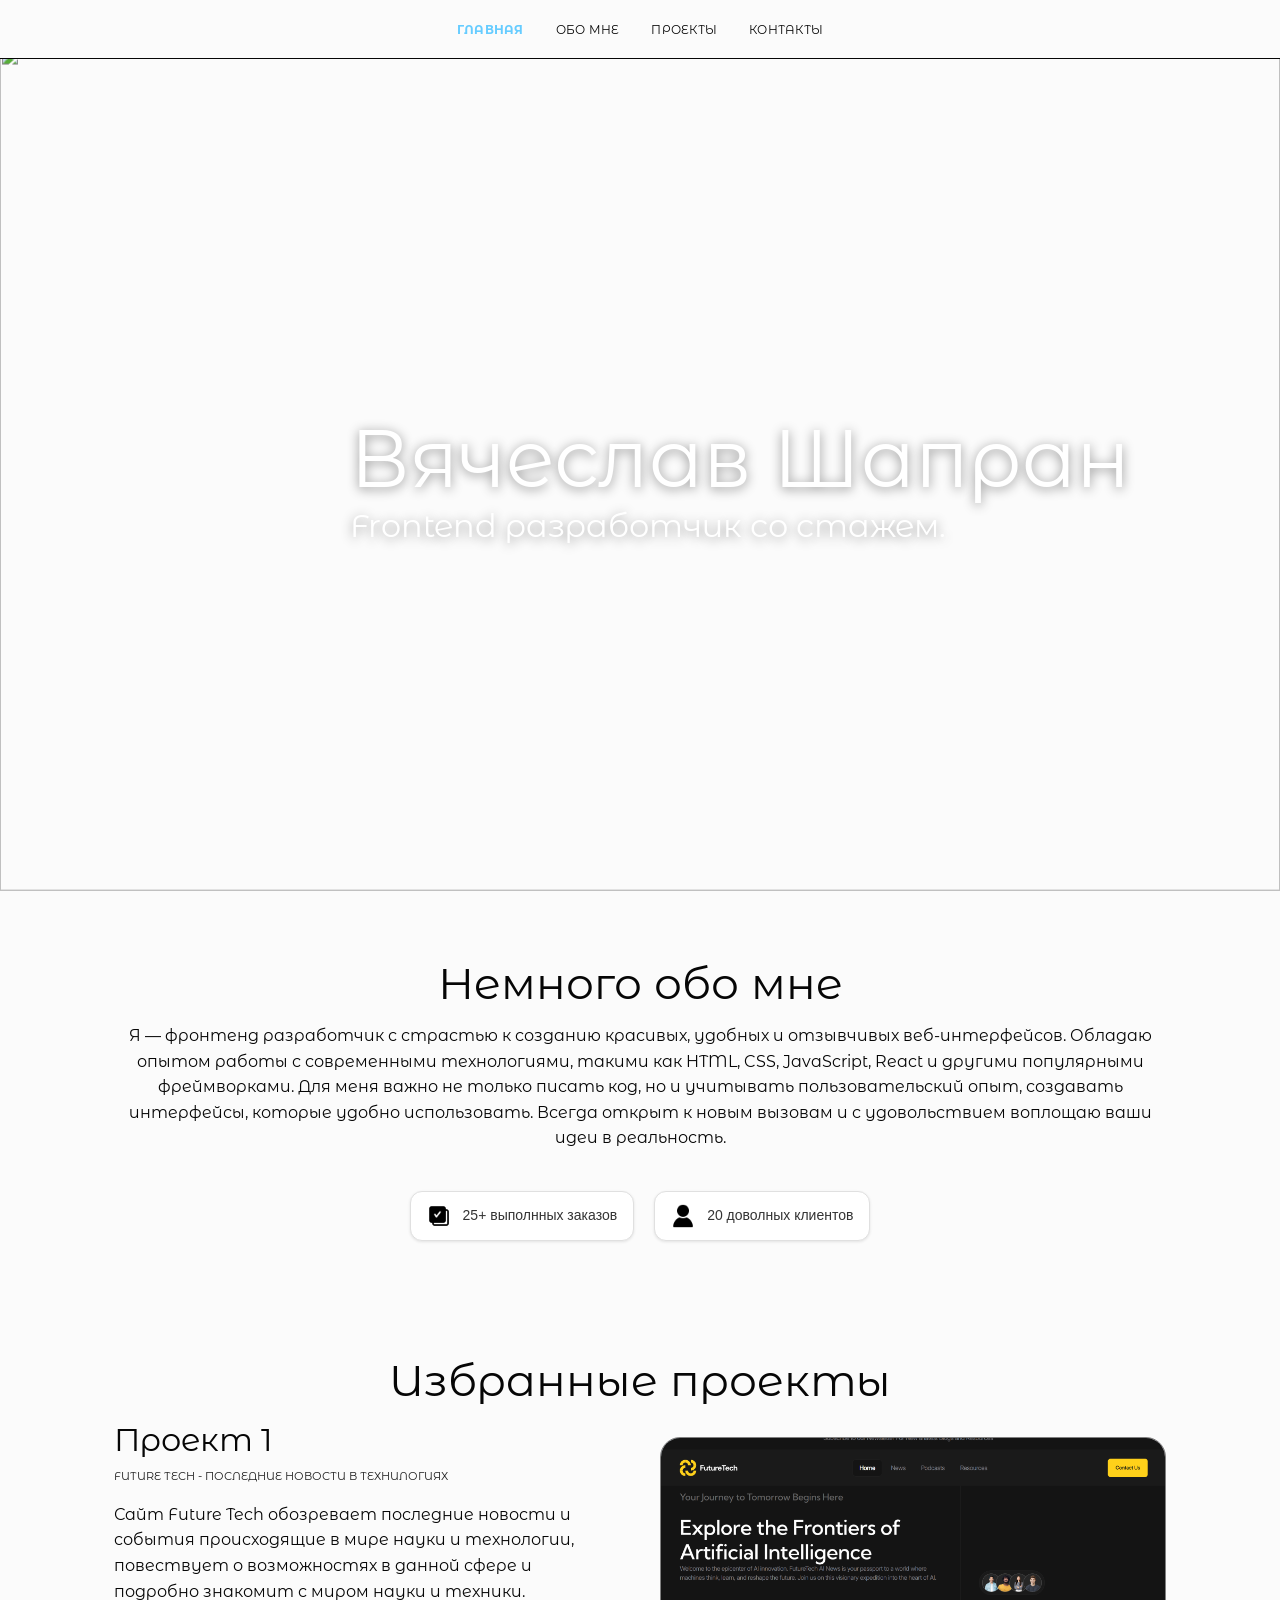
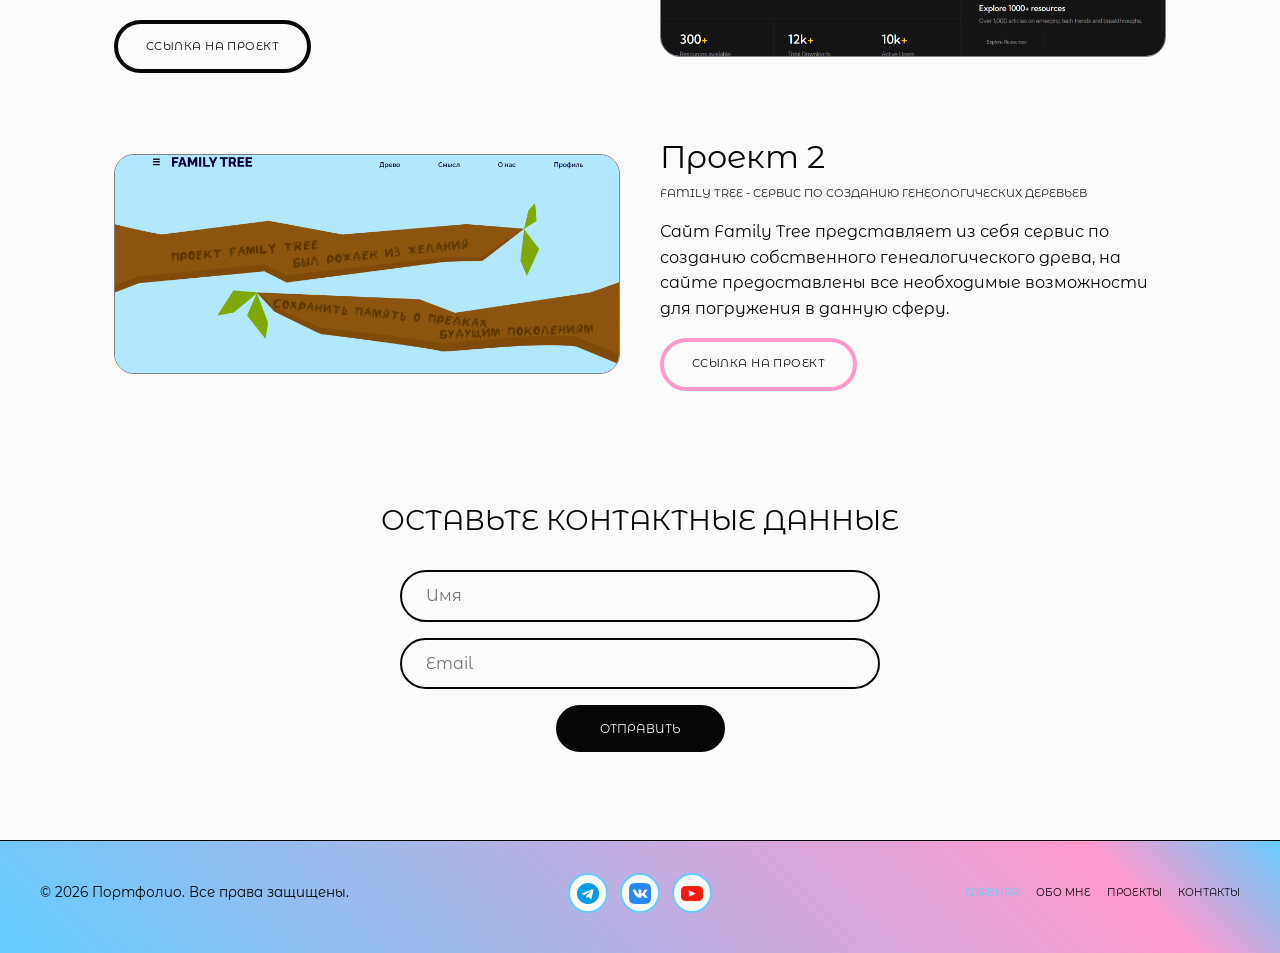
==== index.html @ 0a677010 "123 123" ====
<!DOCTYPE html>
<html lang="ru">
  <head>
    <meta charset="UTF-8" />
    <meta name="viewport" content="width=device-width, initial-scale=1.0" />
    <title>Портфолио — Главная</title>
    <link rel="stylesheet" href="css/styles.css" />
  </head>
  <body class="has-fixed-header">
    <header class="site-header">
      <div class="site-header__inner">
        <nav aria-label="Основная навигация">
          <ul class="nav-main">
            <li><a href="index.html" class="is-active">Главная</a></li>
            <li><a href="skills.html">Обо мне</a></li>
            <li><a href="projects.html">Проекты</a></li>
            <li><a href="contacts.html">Контакты</a></li>
          </ul>
        </nav>
      </div>
    </header>

    <main>
      <section class="hero-full">
        <div class="hero-box hero-box--home">
          <div class="hero-parallax" aria-hidden="true">
            <img id="heroMe" src="images/me.png" alt="" />
          </div>
          <h1 class="hero-overlay-text"><span class="hero-overlay-text-add">Вячеслав Шапран</span> Frontend разработчик со стажем.</h1>
        </div>
      </section>

      <section class="section">
        <div class="wrap text-center">
          <h1>Немного обо мне</h1>
          <p>
            Я — фронтенд разработчик с страстью к созданию красивых, удобных и отзывчивых веб-интерфейсов.
            Обладаю опытом работы с современными технологиями, такими как HTML, CSS, JavaScript, React и другими популярными фреймворками.
            Для меня важно не только писать код, но и учитывать пользовательский опыт, создавать интерфейсы, которые удобно использовать.
            Всегда открыт к новым вызовам и с удовольствием воплощаю ваши идеи в реальность.
          </p>
        </div>

        <div class="alert-wrapper">
          <div class="alert-box">
            <img class="alert-icon" src="images/check.png" alt="check" />
            <div class="alert-text">25+ выполнных заказов</div>
          </div>
          <div class="alert-box">
            <img class="alert-icon" src="images/human.png" alt="human" />
            <div class="alert-text">20 доволных клиентов</div>
          </div>
        </div>
      </section>
              
      <section class="section" id="projects">
        <div class="wrap text-center">
          <h1>Избранные проекты</h1>
        </div>
        <div class="wrap">
          <div class="project-row">
            
            <div class="project-row__text">
            
              <h2>Проект 1</h2>
              <p class="project-row__subtitle">Future Tech - последние новости в технилогиях</p>
              <p>
                Сайт Future Tech обозревает последние новости и события происходящие в мире науки и технологии, повествует о возможностях в данной сфере и подробно знакомит с миром науки и техники.
              </p>
              <a class="btn-pill" href="project-1.html">ссылка на проект</a>
            </div>
            <div class="project-row__preview">
              <div class="preview-box">
                <img src="images/example_1.png" alt="Превью проекта 1" />
              </div>
            </div>
          </div>

          <div class="project-row project-row--reverse">
            <div class="project-row__text">
              <h2>Проект 2</h2>
              <p class="project-row__subtitle">Family Tree - Сервис по созданию генеологических деревьев</p>
              <p>
                Сайт Family Tree представляет из себя сервис по созданию собственного генеалогического древа, на сайте предоставлены все необходимые возможности для погружения в данную сферу.
              </p>
              <a class="btn-pill btn-pill--accent" href="project-2.html">ссылка на проект</a>
            </div>
            <div class="project-row__preview">
              <div class="preview-box">
                <img src="images/example_2.png" alt="Превью проекта 2" />
              </div>
            </div>
          </div>
        </div>
      </section>

      <section class="section" id="contact">
        <div class="wrap">
          <h2 class="contact-block__title">Оставьте контактные данные</h2>
          <form class="form-inline" action="#" method="post">
            <label class="visually-hidden" for="name">Имя</label>
            <input class="input-pill" id="name" name="name" type="text" placeholder="Имя" autocomplete="name" />
            <label class="visually-hidden" for="email">Email</label>
            <input class="input-pill" id="email" name="email" type="email" placeholder="Email" autocomplete="email" />
            <button class="btn-submit" type="submit">Отправить</button>
          </form>
        </div>
      </section>
    </main>

    <footer class="site-footer">
      <div class="site-footer__inner">
        <div class="footer-left">
          <span>© 2026 Портфолио. Все права защищены.</span>
        </div>
        <div class="footer-center">
          <a class="social-circle" href="#" aria-label="Telegram">
            <img src="images/tg.png" alt="TG" />
          </a>
          <a class="social-circle" href="#" aria-label="VK">
            <img src="images/vk.png" alt="VK" />
          </a>
          <a class="social-circle" href="#" aria-label="YouTube">
            <img src="images/youtube.png" alt="YouTube" />
          </a>
        </div>
        <nav class="footer-right" aria-label="Подвал">
          <a href="index.html" class="is-active">Главная</a>
          <a href="skills.html">Обо мне</a>
          <a href="projects.html">Проекты</a>
          <a href="contacts.html">Контакты</a>
        </nav>
      </div>
    </footer>

    <script>
      (function () {
        var el = document.getElementById("heroMe");
        if (!el) return;
        var prefersReduced =
          window.matchMedia && window.matchMedia("(prefers-reduced-motion: reduce)").matches;
        if (prefersReduced) return;
        var speed = 0.25;

        function update() {
          var rect = el.getBoundingClientRect();
          var center = (window.innerHeight || document.documentElement.clientHeight) / 2;
          var dist = rect.top + rect.height / 2 - center;
          el.style.transform = "translate3d(0," + -dist * speed + "px,0)";
        }

        update();
        window.addEventListener("scroll", update, { passive: true });
        window.addEventListener("resize", update);
      })();
    </script>
  </body>
</html>
---- css/styles.css ----
/* Portfolio — общие стили по макетам */
@import url("https://fonts.googleapis.com/css2?family=Montserrat+Alternates:wght@400;500;600;700&display=swap");

:root {
  --bg: #fbfbfb;
  --gr: gray;
  --text: #060606;
  --accent-1: #66ccff;
  --accent-2: #ff99cc;
  --border-thick: 4px solid var(--text);
  --border-thick-2: 1px solid var(--gr);
  --font-body: "Montserrat Alternates", system-ui, sans-serif;
  --font-display: "Montserrat Alternates", system-ui, sans-serif;
}

*,
*::before,
*::after {
  box-sizing: border-box;
}

html {
  scroll-behavior: smooth;
}

body {
  margin: 0;
  min-height: 100vh;
  font-family: var(--font-body);
  font-weight: 400;
  font-size: 1rem;
  line-height: 1.6;
  color: var(--text);
  background: var(--bg);
}

img {
  max-width: 100%;
  height: auto;
  display: block;
}

a {
  color: inherit;
  text-decoration: none;
}

a:hover {
  color: var(--accent-1);
}

/* ——— Типографика ——— */
h1,
h2,
h3,
h4,
.font-display {
  font-family: var(--font-display);
  font-weight: 400;
  line-height: 1.25;
  margin: 0 0 0.75rem;
}

h1 {
  font-size: clamp(1.75rem, 4vw, 2.75rem);
}

h2 {
  font-size: clamp(1.35rem, 3vw, 2rem);
}

h3 {
  font-size: clamp(1rem, 2vw, 1.25rem);
}

p {
  margin: 0 0 1rem;
}

/* ——— Шапка ——— */
.site-header {
  position: fixed;
  top: 0;
  left: 0;
  right: 0;
  z-index: 100;
  background: var(--bg);
  border-bottom: 1px solid var(--text);
}

.site-header__inner {
  max-width: 1200px;
  margin: 0 auto;
  padding: 1rem 1.5rem;
  display: flex;
  justify-content: center;
  align-items: center;
}

.nav-main {
  display: flex;
  flex-wrap: wrap;
  gap: 2rem;
  justify-content: center;
  list-style: none;
  margin: 0;
  padding: 0;
}

.nav-main a {
  font-family: var(--font-display);
  font-size: 0.75rem;
  letter-spacing: 0.02em;
  text-transform: uppercase;
}

.nav-main a.is-active {
  font-weight: 700;
  color: var(--accent-1);
}

/* отступ под фиксированную шапку */
body.has-fixed-header {
  padding-top: 56px;
}

.visually-hidden {
  position: absolute;
  width: 1px;
  height: 1px;
  padding: 0;
  margin: -1px;
  overflow: hidden;
  clip: rect(0, 0, 0, 0);
  white-space: nowrap;
  border: 0;
}

/* ——— Контейнеры ——— */
.wrap {
  max-width: 1100px;
  margin: 0 auto;
  padding: 0 1.5rem;
}

.section {
  padding: 3.5rem 0;
}

.hero-full {
  padding: 0;
}

.section--tight {
  padding-top: 2rem;
}

.section--tight-bott {
  padding-bottom: 0rem;
}

.text-center {
  text-align: center;
}

/* ——— Кнопки ——— */
.btn-pill {
  display: inline-flex;
  align-items: center;
  justify-content: center;
  font-family: var(--font-display);
  font-size: 0.7rem;
  text-transform: uppercase;
  letter-spacing: 0.04em;
  padding: 0.85rem 1.75rem;
  border-radius: 999px;
  border: var(--border-thick);
  background: var(--bg);
  color: var(--text);
  cursor: pointer;
  transition: background 0.2s, color 0.2s, border-color 0.2s;
}

.btn-pill:hover {
  background: var(--accent-1);
  border-color: var(--accent-1);
  color: var(--text);
}

.btn-pill--accent {
  border-color: var(--accent-2);
}

.btn-pill--accent:hover {
  background: var(--accent-2);
  border-color: var(--accent-2);
}

/* ——— Hero с рамкой ——— */
.hero-box {
  border: var(--border-thick);
  min-height: 280px;
  display: flex;
  align-items: center;
  justify-content: center;
  padding: 2rem;
  margin: 0 auto;
  max-width: 900px;
  position: relative;
  overflow: hidden;
}

.hero-box--home {
  border: 0;
  padding: 0;
  margin: 0;
  max-width: none;
  min-height: calc(100vh - 56px);
}

.hero-box--accent {
  border-color: var(--accent-1);
  box-shadow: 8px 8px 0 var(--accent-2);
  animation: heroAccent 5s ease-in-out infinite;
}

@keyframes heroAccent {
  0%,
  100% {
    box-shadow: 8px 8px 0 var(--accent-2);
    border-color: var(--accent-1);
  }
  50% {
    box-shadow: 8px 8px 0 var(--accent-1);
    border-color: var(--accent-2);
  }
}

@media (prefers-reduced-motion: reduce) {
  .hero-box--accent {
    animation: none;
  }
}

.hero-box p {
  font-family: var(--font-display);
  font-size: clamp(0.85rem, 2vw, 1rem);
  text-align: center;
  margin: 0;
}

.hero-parallax {
  position: absolute;
  inset: 0;
  z-index: 0;
}

.hero-parallax img {
  width: 100%;
  height: 100%;
  object-fit: cover;
  transform: translate3d(0, 0, 0);
  will-change: transform;
}

.hero-me-title {
  position: relative;
  z-index: 1;
  font-family: var(--font-display);
  text-transform: lowercase;
  margin: 0;
}

.hero-overlay-text {
  position: absolute;
  right: 3rem;
  top: 50%;
  transform: translateY(-50%);
  z-index: 2;
  margin: 0;
  padding: 0;
  max-width: 42ch;
  color: #ffffff;
  font-family: var(--font-display);
  text-transform: none;
  font-size: clamp(1.1rem, 3vw, 2rem);
  line-height: 1.2;
  text-shadow: 0 2px 12px rgba(0, 0, 0, 0.45);
}
.hero-overlay-text-add {
  font-size: clamp(5rem, 3vw, 3rem);
}


/* ——— Сетка проектов (главная) ——— */
.project-row {
  display: grid;
  grid-template-columns: 1fr 1fr;
  gap: 2.5rem;
  align-items: center;
  margin-bottom: 4rem;
}

.project-row:last-child {
  margin-bottom: 0;
}

.project-row--reverse .project-row__text {
  order: 2;
}

.project-row--reverse .project-row__preview {
  order: 1;
}

.project-row__text h2 {
  margin-bottom: 0.5rem;
}

.project-row__subtitle {
  font-family: var(--font-display);
  font-size: 0.7rem;
  text-transform: uppercase;
  margin-bottom: 1rem;
  opacity: 0.9;
}

.preview-box {
  border: var(--border-thick-2);
  min-height: 220px;
  display: flex;
  align-items: center;
  justify-content: center;
  padding: 1.5rem;
  background: linear-gradient(135deg, rgba(102, 204, 255, 0.12) 0%, rgba(255, 153, 204, 0.12) 100%);
  position: relative;
  overflow: hidden;
  border-radius: 1.25rem;
}

.preview-box-1 {
  min-height: 220px;
  display: flex;
  align-items: center;
  justify-content: center;
  padding: 1.5rem;
  background: linear-gradient(135deg, rgba(102, 204, 255, 0) 0%, rgba(255, 153, 204, 0) 100%);
  position: relative;
  overflow: hidden;
  border-radius: 1.25rem;
}

.preview-box img {
  position: absolute;
  inset: 0;
  width: 100%;
  height: 100%;
  object-fit: cover;
  transition: transform 0.25s ease;
}

.preview-box:hover img {
  transform: none;
}

.preview-box {
  transform-origin: center;
  transition: transform 0.25s ease;
}

.preview-box:hover {
  transform: scale(1.04);
  z-index: 3;
}

/* ——— Форма контактов (главная) ——— */
.contact-block__title {
  font-family: var(--font-display);
  font-size: clamp(1.25rem, 3vw, 1.75rem);
  text-align: center;
  margin-bottom: 2rem;
  text-transform: uppercase;
}

.projects-page-title {
  margin-bottom: 2rem;
  text-transform: uppercase;
}

.form-inline {
  display: flex;
  flex-direction: column;
  align-items: center;
  gap: 1rem;
  max-width: 480px;
  margin: 0 auto;
}

.input-pill {
  width: 100%;
  font-family: var(--font-body);
  font-size: 1rem;
  padding: 0.9rem 1.5rem;
  border-radius: 999px;
  border: 2px solid var(--text);
  background: var(--bg);
  color: var(--text);
}

.input-pill:focus {
  outline: none;
  border-color: var(--accent-1);
  box-shadow: 0 0 0 3px rgba(102, 204, 255, 0.35);
}

.btn-submit {
  font-family: var(--font-display);
  font-size: 0.75rem;
  padding: 0.75rem 2.5rem;
  border-radius: 999px;
  border: var(--border-thick);
  background: var(--text);
  color: var(--bg);
  cursor: pointer;
  text-transform: uppercase;
  transition: background 0.2s, color 0.2s;
}

.btn-submit:hover {
  background: var(--accent-2);
  color: var(--text);
  border-color: var(--accent-2);
}

/* ——— Футер ——— */
.site-footer {
  border-top: 1px solid var(--text);
  margin-top: 2rem;
  padding: 2rem 1.5rem 2.5rem;
}

.site-footer__inner {
  max-width: 1200px;
  margin: 0 auto;
  display: grid;
  grid-template-columns: 1fr auto 1fr;
  gap: 2rem;
  align-items: center;
}

.footer-left {
  display: flex;
  flex-wrap: wrap;
  gap: 1rem 1.5rem;
  font-size: 0.85rem;
}

.footer-center {
  display: flex;
  gap: 0.75rem;
  justify-content: center;
}

.social-circle {
  width: 40px;
  height: 40px;
  border-radius: 50%;
  border: 2px solid var(--accent-1);
  background: var(--bg);
  transition: background 0.2s, border-color 0.2s;
  display: inline-flex;
  align-items: center;
  justify-content: center;
}

.social-circle img {
  width: 60%;
  height: 60%;
  object-fit: contain;
}

.social-circle:nth-child(1):hover {
  background: var(--accent-1);
  border-color: var(--accent-1);
}

.social-circle:nth-child(2):hover {
  background: var(--accent-2);
  border-color: var(--accent-2);
}

.social-circle:nth-child(3):hover {
  background: var(--text);
  border-color: var(--text);
}

.footer-right {
  display: flex;
  flex-wrap: wrap;
  gap: 0.75rem 1rem;
  justify-content: flex-end;
  font-family: var(--font-display);
  font-size: 0.65rem;
  text-transform: uppercase;
}

.footer-right a.is-active {
  color: var(--accent-1);
}

@media (max-width: 768px) {
  .site-footer__inner {
    grid-template-columns: 1fr;
    text-align: center;
  }

  .footer-left,
  .footer-right {
    justify-content: center;
  }

  .project-row {
    grid-template-columns: 1fr;
  }

  .project-row--reverse .project-row__text,
  .project-row--reverse .project-row__preview {
    order: unset;
  }
}

/* ——— Страница навыков ——— */
.page-hero {
  text-align: center;
  padding: 2rem 0 3rem;
  max-width: 720px;
  margin: 0 auto;
}

.page-hero h1 {
  margin-bottom: 0.75rem;
  text-transform: uppercase;
}

.page-hero .lead {
  font-family: var(--font-display);
  font-size: 0.75rem;
  text-transform: uppercase;
  margin-bottom: 1rem;
  letter-spacing: 0.02em;
}

.skills-grid {
  display: grid;
  grid-template-columns: repeat(3, 1fr);
  gap: 3rem 2rem;
  justify-items: center;
  max-width: 1000px;
  margin: 0 auto;
}

.skills-grid__row2 {
  grid-column: 1 / -1;
  display: flex;
  flex-wrap: wrap;
  justify-content: center;
  gap: 3rem 2rem;
}

.skill-card {
  max-width: 280px;
  text-align: center;
}

.skill-card h3 {
  font-size: 0.85rem;
  margin-bottom: 1rem;
}

.skill-icon {
  width: 140px;
  height: 140px;
  margin: 0 auto 1.25rem;
  border: var(--border-thick);
  border-radius: 50%;
  display: flex;
  align-items: center;
  justify-content: center;
  padding: 0.75rem;
  background: var(--bg);
  opacity: 0.82;
  transition: transform 0.2s ease, opacity 0.2s ease;
}

.skill-icon--a1 {
  border-color: var(--accent-1);
}

.skill-icon--a2 {
  border-color: var(--accent-2);
}

.skill-icon__img {
  width: 68%;
  height: 68%;
  object-fit: contain;
}

.skill-card:hover .skill-icon,
.skill-card:focus-within .skill-icon {
  opacity: 1;
  transform: scale(1.04);
}

.skill-icon span {
  font-family: var(--font-display);
  font-size: 0.55rem;
  line-height: 1.3;
  text-align: center;
  text-transform: uppercase;
}

.skill-desc-title {
  font-family: var(--font-display);
  font-size: 0.6rem;
  text-transform: uppercase;
  margin-bottom: 0.5rem;
}

.skill-card p {
  font-size: 0.9rem;
  color: var(--text);
}

@media (max-width: 900px) {
  .skills-grid {
    grid-template-columns: 1fr 1fr;
  }

  .skills-grid__row2 {
    grid-column: auto;
    display: contents;
  }
}

@media (max-width: 560px) {
  .skills-grid {
    grid-template-columns: 1fr;
  }
}

/* ——— Страница проектов ——— */
.featured-project {
  display: grid;
  grid-template-columns: 1fr 1fr;
  gap: 2.5rem;
  align-items: start;
  margin-bottom: 4rem;
}

.featured-project h2 {
  font-family: var(--font-display);
  font-size: 0.85rem;
  margin-bottom: 0.5rem;
  text-transform: uppercase;
}

.featured-project .label {
  font-family: var(--font-display);
  font-size: 0.65rem;
  text-transform: uppercase;
  margin-bottom: 0.75rem;
}

.featured-project__actions {
  margin-top: 1.5rem;
}

.featured-preview {
  border: var(--border-thick-2);
  min-height: 280px;
  display: flex;
  align-items: center;
  justify-content: center;
  background: linear-gradient(160deg, rgba(102, 204, 255, 0.15), rgba(255, 153, 204, 0.15));
  position: relative;
  overflow: hidden;
  border-radius: 1.25rem;
}

.featured-preview img {
  position: absolute;
  inset: 0;
  width: 100%;
  height: 100%;
  object-fit: cover;
  transition: transform 0.25s ease;
}

.featured-preview:hover img {
  transform: none;
}

.featured-preview {
  transform-origin: center;
  transition: transform 0.25s ease;
}

.featured-preview:hover {
  transform: scale(1.02);
  z-index: 3;
}

.other-projects__title {
  text-align: center;
  margin-bottom: 2.5rem;
  text-transform: uppercase;
}

.projects-carousel {
  display: flex;
  gap: 1.25rem;
  overflow-x: auto;
  padding-bottom: 0.5rem;
  scroll-snap-type: x mandatory;
  -webkit-overflow-scrolling: touch;
}

.project-card {
  flex: 0 0 min(280px, 85vw);
  scroll-snap-align: start;
}

.project-card__img {
  border-radius: 1.25rem;
  border: 2px solid var(--text);
  min-height: 160px;
  display: flex;
  align-items: center;
  justify-content: center;
  position: relative;
  overflow: hidden;
  margin-bottom: 1rem;
  background: var(--bg);
}

.project-card__img img {
  position: absolute;
  inset: 0;
  width: 100%;
  height: 100%;
  object-fit: cover;
  transition: transform 0.25s ease;
}

.project-card__img:hover img {
  transform: none;
}

.project-card__img {
  transform-origin: center;
  transition: transform 0.25s ease;
}

.project-card__img:hover {
  transform: scale(1.05);
  z-index: 3;
}
.project-card__badge {
  position: absolute;
  bottom: 10px;
  right: 10px;
  width: 28px;
  height: 28px;
  border-radius: 50%;
  border: 2px solid var(--accent-2);
  background: var(--bg);
  display: inline-flex;
  align-items: center;
  justify-content: center;
  font-family: var(--font-display);
  color: var(--accent-2);
  font-size: 1rem;
  text-transform: none;
  z-index: 2;
}

.project-card h3 {
  font-size: 0.8rem;
  margin-bottom: 0.35rem;
}

.project-card .label {
  font-family: var(--font-display);
  font-size: 0.55rem;
  text-transform: uppercase;
  margin-bottom: 0.5rem;
}

.cta-github {
  text-align: center;
  padding: 3rem 0 1rem;
}

.cta-github a {
  font-family: var(--font-display);
  font-size: 0.85rem;
  text-decoration: underline;
  text-underline-offset: 4px;
}

.cta-github a:hover {
  color: var(--accent-2);
}

@media (max-width: 768px) {
  .featured-project {
    grid-template-columns: 1fr;
  }
}

/* ——— Страница контактов ——— */
.contact-hero {
  text-align: center;
  padding: 2rem 0 3rem;
  max-width: 560px;
  margin: 0 auto;
}

.contact-hero h1 {
  margin-bottom: 1.25rem;
  text-transform: uppercase;
}

.inverted-text {
  display: flex;
  flex-direction: column;
  align-items: center;
  gap: 0.35rem;
}

.inverted-text p {
  margin: 0;
  max-width: 100%;
}

.inverted-text p:nth-child(1) {
  max-width: 95%;
}

.inverted-text p:nth-child(2) {
  max-width: 78%;
}

.inverted-text p:nth-child(3) {
  max-width: 62%;
}

.contact-methods {
  display: grid;
  grid-template-columns: 1fr 1.2fr 1fr;
  gap: 2rem;
  align-items: start;
  max-width: 1000px;
  margin: 0 auto 4rem;
  padding: 0 1rem;
}

.contact-methods__col {
  font-size: 0.95rem;
}

.contact-methods__center {
  text-align: center;
}

.contact-methods--hours-left {
  grid-template-columns: 1fr;
  max-width: 560px;
  margin: 0 auto 3.5rem;
}

.contact-methods--hours-left .contact-methods__col {
  text-align: left;
}

.contacts-grid {
  display: grid;
  grid-template-columns: 1fr 1fr;
  gap: 2.5rem;
  max-width: 1100px;
  margin: 0 auto 4rem;
  padding: 0 1.5rem;
  align-items: start;
}

.contacts-grid__left {
  text-align: center;
}

.contacts-grid__right {
  text-align: center;
}

.contacts-form-title {
  font-family: var(--font-display);
  text-transform: uppercase;
  font-size: clamp(1rem, 2.5vw, 1.35rem);
  margin: 0 0 1.25rem;
}

.work-hours {
  margin-top: 1.25rem;
  font-family: var(--font-display);
  font-size: 0.65rem;
  line-height: 1.5;
  text-transform: uppercase;
}

.email-label {
  font-family: var(--font-display);
  font-size: 0.65rem;
  text-transform: uppercase;
  margin-bottom: 0.75rem;
}

.email-cta {
  position: relative;
  display: inline-flex;
  flex-direction: column;
  align-items: center;
  gap: 0.75rem;
  border: var(--border-thick);
  border-radius: 1rem;
  padding: 1.65rem 2rem 2.2rem;
  min-width: 240px;
  background: linear-gradient(180deg, rgba(102, 204, 255, 0.08), rgba(255, 153, 204, 0.08));
}

.email-cta__input {
  width: 100%;
  font-family: var(--font-body);
  font-size: 1rem;
  padding: 0.85rem 1.25rem;
  border-radius: 999px;
  border: 2px solid var(--text);
  background: var(--bg);
  color: var(--text);
}

.email-cta__input:focus {
  outline: none;
  border-color: var(--accent-1);
  box-shadow: 0 0 0 3px rgba(102, 204, 255, 0.35);
}

.email-cta__btn {
  font-family: var(--font-display);
  font-size: 0.75rem;
  padding: 0.75rem 2.25rem;
  border-radius: 999px;
  border: var(--border-thick);
  background: var(--text);
  color: var(--bg);
  cursor: pointer;
  text-transform: uppercase;
  transition: background 0.2s, color 0.2s, border-color 0.2s;
}

.email-cta__dot {
  position: absolute;
  bottom: 12px;
  right: 12px;
  width: 20px;
  height: 20px;
  border-radius: 50%;
  background: var(--accent-1);
  border: 2px solid var(--text);
}

.email-cta__btn:hover {
  background: var(--accent-2);
  color: var(--text);
  border-color: var(--accent-2);
}

.contact-methods__right {
  font-family: var(--font-display);
  font-size: 0.65rem;
  line-height: 1.5;
  text-transform: uppercase;
  text-align: right;
}

.map-section {
  padding: 2rem 0 4rem;
}

.map-section h2 {
  text-align: center;
  margin-bottom: 2rem;
  font-size: clamp(1rem, 2.5vw, 1.35rem);
  text-transform: uppercase;
}

.feedback-square {
  border: var(--border-thick);
  border-radius: 1.25rem;
  padding: 2rem 1.5rem;
  background: linear-gradient(135deg, rgba(102, 204, 255, 0.08) 0%, rgba(255, 153, 204, 0.08) 100%);
}

.feedback-form {
  max-width: 520px;
  margin: 0 auto;
  display: flex;
  flex-direction: column;
  gap: 1rem;
}

.textarea-pill {
  width: 100%;
  font-family: var(--font-body);
  font-size: 1rem;
  padding: 0.9rem 1.5rem;
  border-radius: 999px;
  border: 2px solid var(--text);
  background: var(--bg);
  color: var(--text);
  min-height: 140px;
  resize: vertical;
}

.textarea-pill:focus {
  outline: none;
  border-color: var(--accent-1);
  box-shadow: 0 0 0 3px rgba(102, 204, 255, 0.35);
}

.map-placeholder {
  border-top: var(--border-thick);
  border-bottom: var(--border-thick);
  border-left: none;
  border-right: none;
  min-height: 280px;
  display: flex;
  align-items: stretch;
  justify-content: stretch;
  background: rgba(6, 6, 6, 0.03);
}

.map-iframe {
  width: 100%;
  height: 280px;
  border: 0;
}

.map-pin {
  width: 48px;
  height: 48px;
  position: relative;
}

.map-pin::before {
  content: "";
  position: absolute;
  top: 0;
  left: 50%;
  transform: translateX(-50%);
  width: 28px;
  height: 28px;
  border-radius: 50%;
  border: 3px solid var(--text);
  background: var(--accent-2);
}

.map-pin::after {
  content: "";
  position: absolute;
  bottom: 2px;
  left: 50%;
  transform: translateX(-50%);
  width: 0;
  height: 0;
  border-left: 14px solid transparent;
  border-right: 14px solid transparent;
  border-top: 22px solid var(--accent-1);
}

@media (max-width: 768px) {
  .contact-methods {
    grid-template-columns: 1fr;
    text-align: center;
  }

  .contacts-grid {
    grid-template-columns: 1fr;
    padding: 0 1rem;
    text-align: center;
  }

  .contacts-grid__left,
  .contacts-grid__right {
    text-align: center;
  }

  .contact-methods__right {
    text-align: center;
  }

  .inverted-text p {
    max-width: 100% !important;
  }
}




.alert-wrapper {
  display: flex;
  justify-content: center;
  align-items: center;
  gap: 20px;
  margin-top: 40px;
  text-align: left;
}

.alert-box {
  display: flex;
  align-items: center;
  gap: 12px;
  padding: 12px 16px;
  background-color: #ffffff;
  border-radius: 12px;
  box-shadow: 0 1px 3px rgba(0, 0, 0, 0.1);
  max-width: 320px;
  font-family: sans-serif;
  color: #333;
  border: 1px solid #e0e0e0;
}

.alert-box-left {
  display: flex;
  gap: 12px;
  padding: 12px 16px;
  background-color: #ffffff;
  border-radius: 12px;
  box-shadow: 0 1px 3px rgba(0, 0, 0, 0.1);
  max-width: 320px;
  font-family: sans-serif;
  color: #333;
  border: 1px solid #e0e0e0;
}

.alert-icon {
  flex-shrink: 0;
  width: 24px;
  height: 24px;
  background-color: #ffffff;
  border-radius: 4px;
}

.alert-text {
  font-size: 14px;
  line-height: 1.4;
}



.site-footer {
  border-top: 1px solid var(--text);
  margin-top: 2rem;
  padding: 2rem 1.5rem 2.5rem;
  background: -webkit-linear-gradient(45deg, rgb(102, 204, 255) 1%, rgb(255, 153, 204) 86%, rgb(102, 204, 255) 100%);
  background: -moz-linear-gradient(45deg, rgb(102, 204, 255) 1%, rgb(255, 153, 204) 86%, rgb(102, 204, 255) 100%);
  background: linear-gradient(45deg, rgb(102, 204, 255) 1%, rgb(255, 153, 204) 86%, rgb(102, 204, 255) 100%);
}




.contacts-grid {
  display: flex;
  justify-content: center;
  align-items: flex-start;
  padding: 40px 20px;
}

.contacts-grid__right {
  width: 100%;
  max-width: 500px;
}


.project-gallery__images {
  display: flex;
  gap: 16px;
  justify-content: center;
  flex-wrap: nowrap; /* важно: не переносить на новую строку */
  max-width: 800px;
  margin: 0 auto;
}

.project-gallery__images img {
  width: 400px;
  height: 200px;
  object-fit: cover;
  border-radius: 1.25rem;
  border: 2px solid var(--text);
  flex-shrink: 1;
}
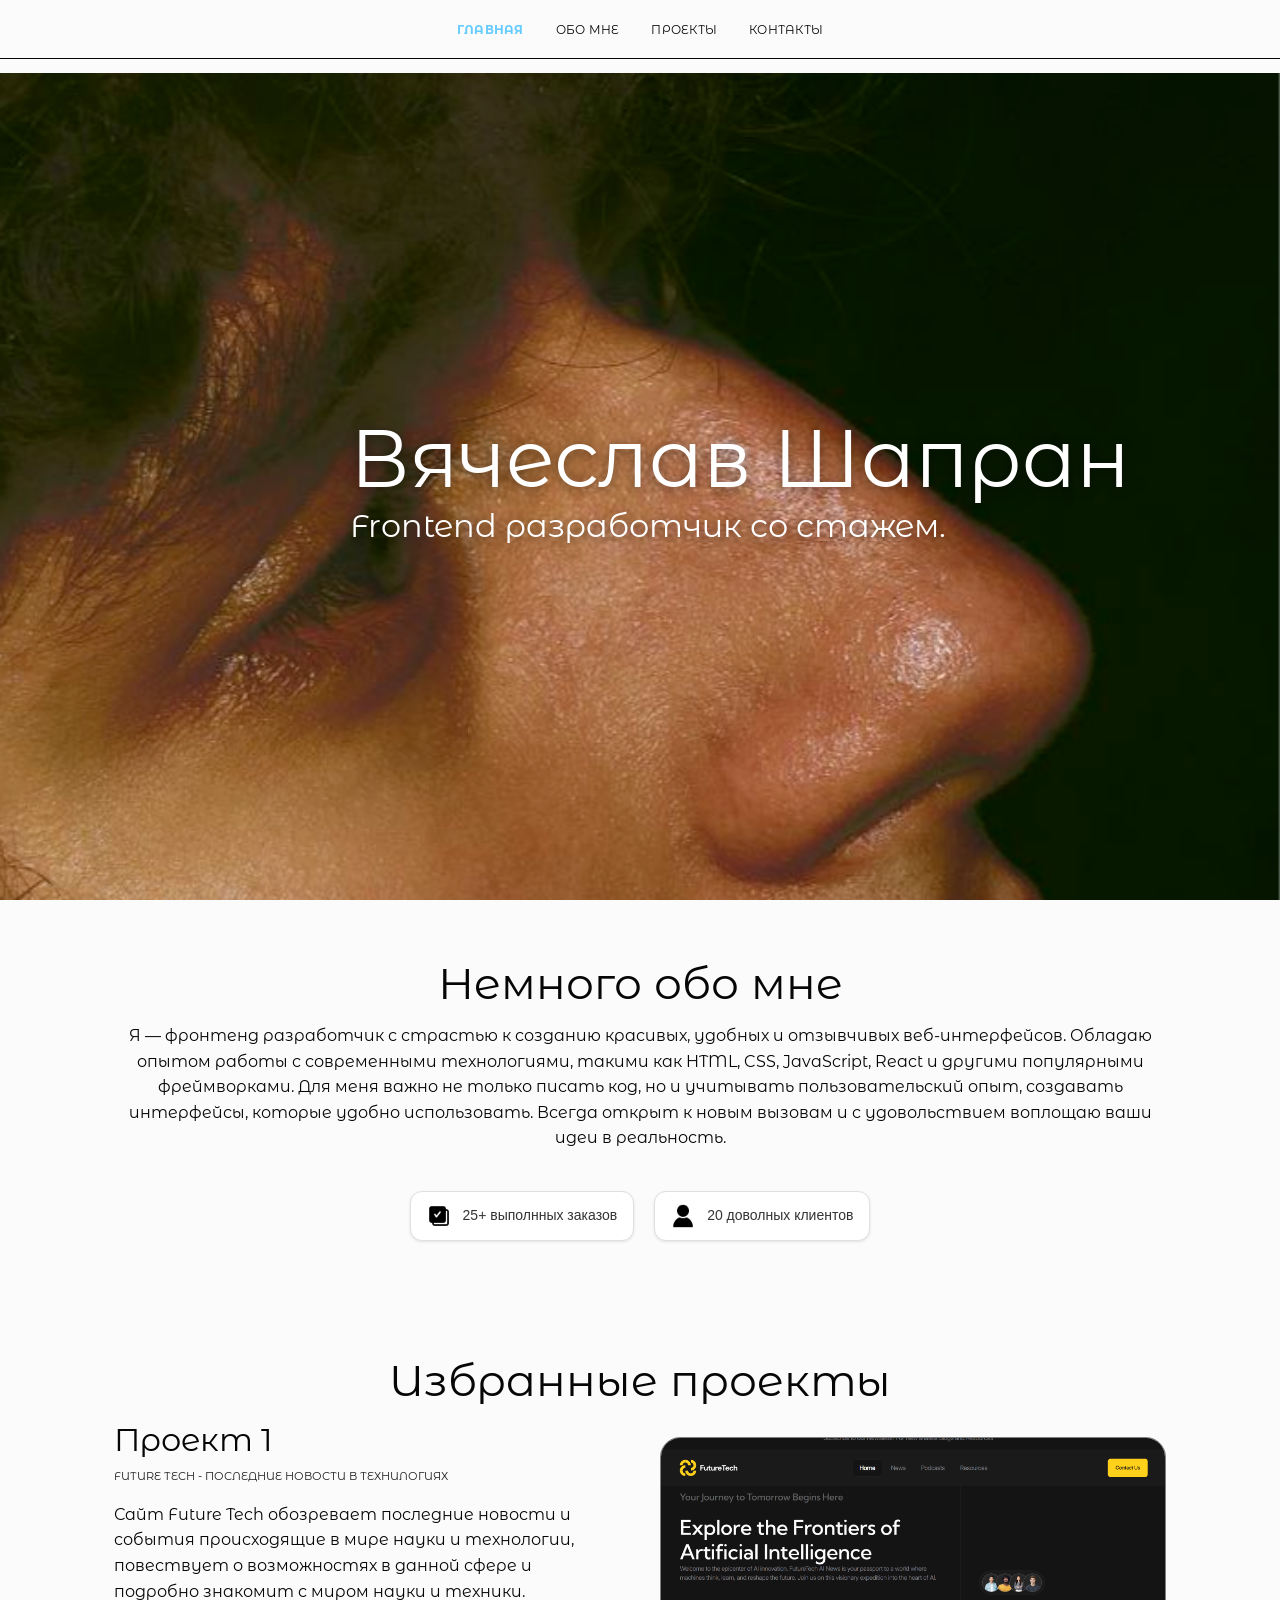
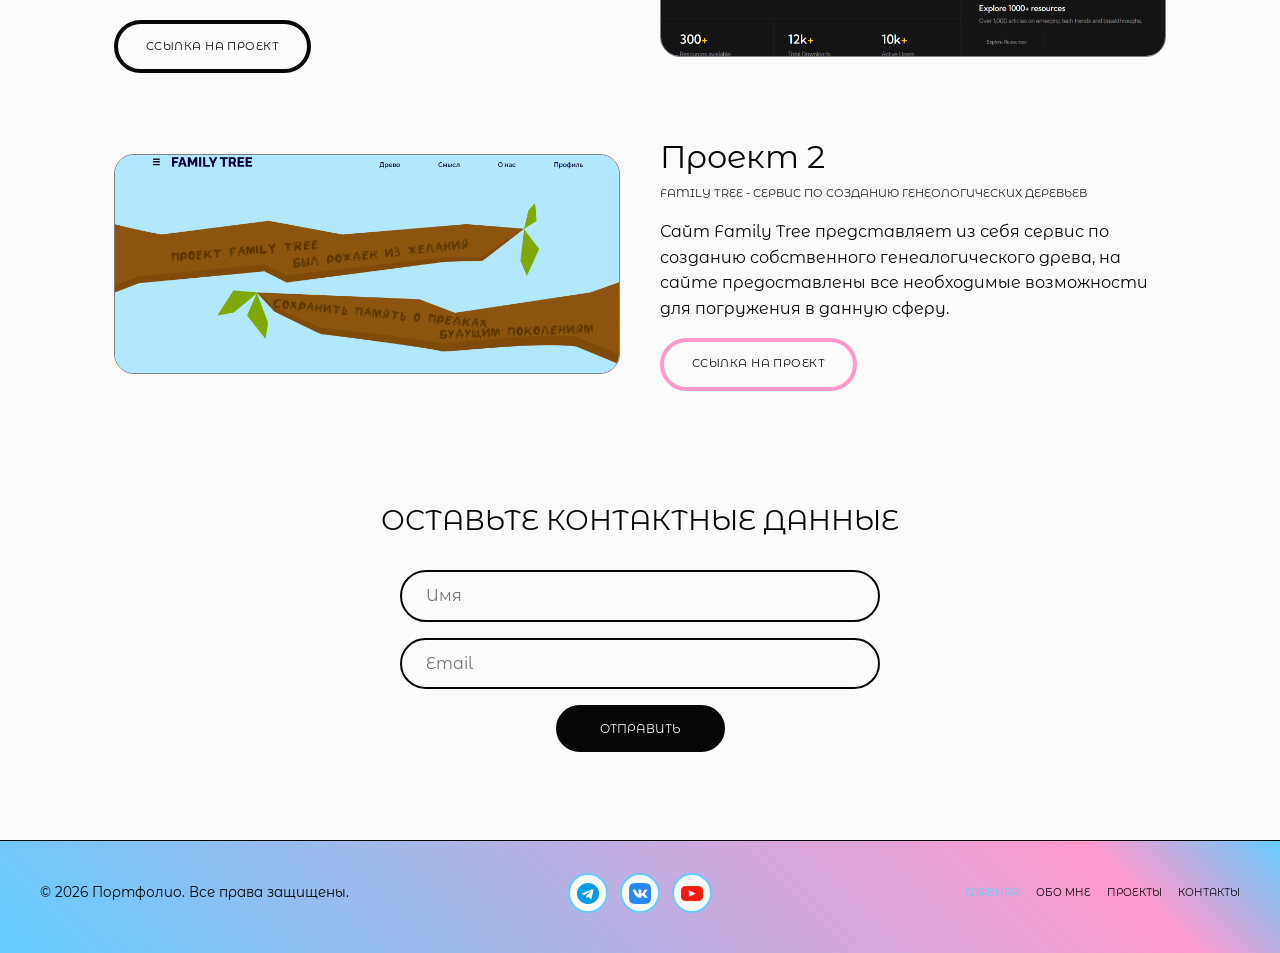
==== commit 0a7f9ff1: "Update index.html" ====
--- a/index.html
+++ b/index.html
@@ -24,7 +24,7 @@
       <section class="hero-full">
         <div class="hero-box hero-box--home">
           <div class="hero-parallax" aria-hidden="true">
-            <img id="heroMe" src="images/me.png" alt="" />
+            <img id="heroMe" src="images/me.PNG" alt="" />
           </div>
           <h1 class="hero-overlay-text"><span class="hero-overlay-text-add">Вячеслав Шапран</span> Frontend разработчик со стажем.</h1>
         </div>
